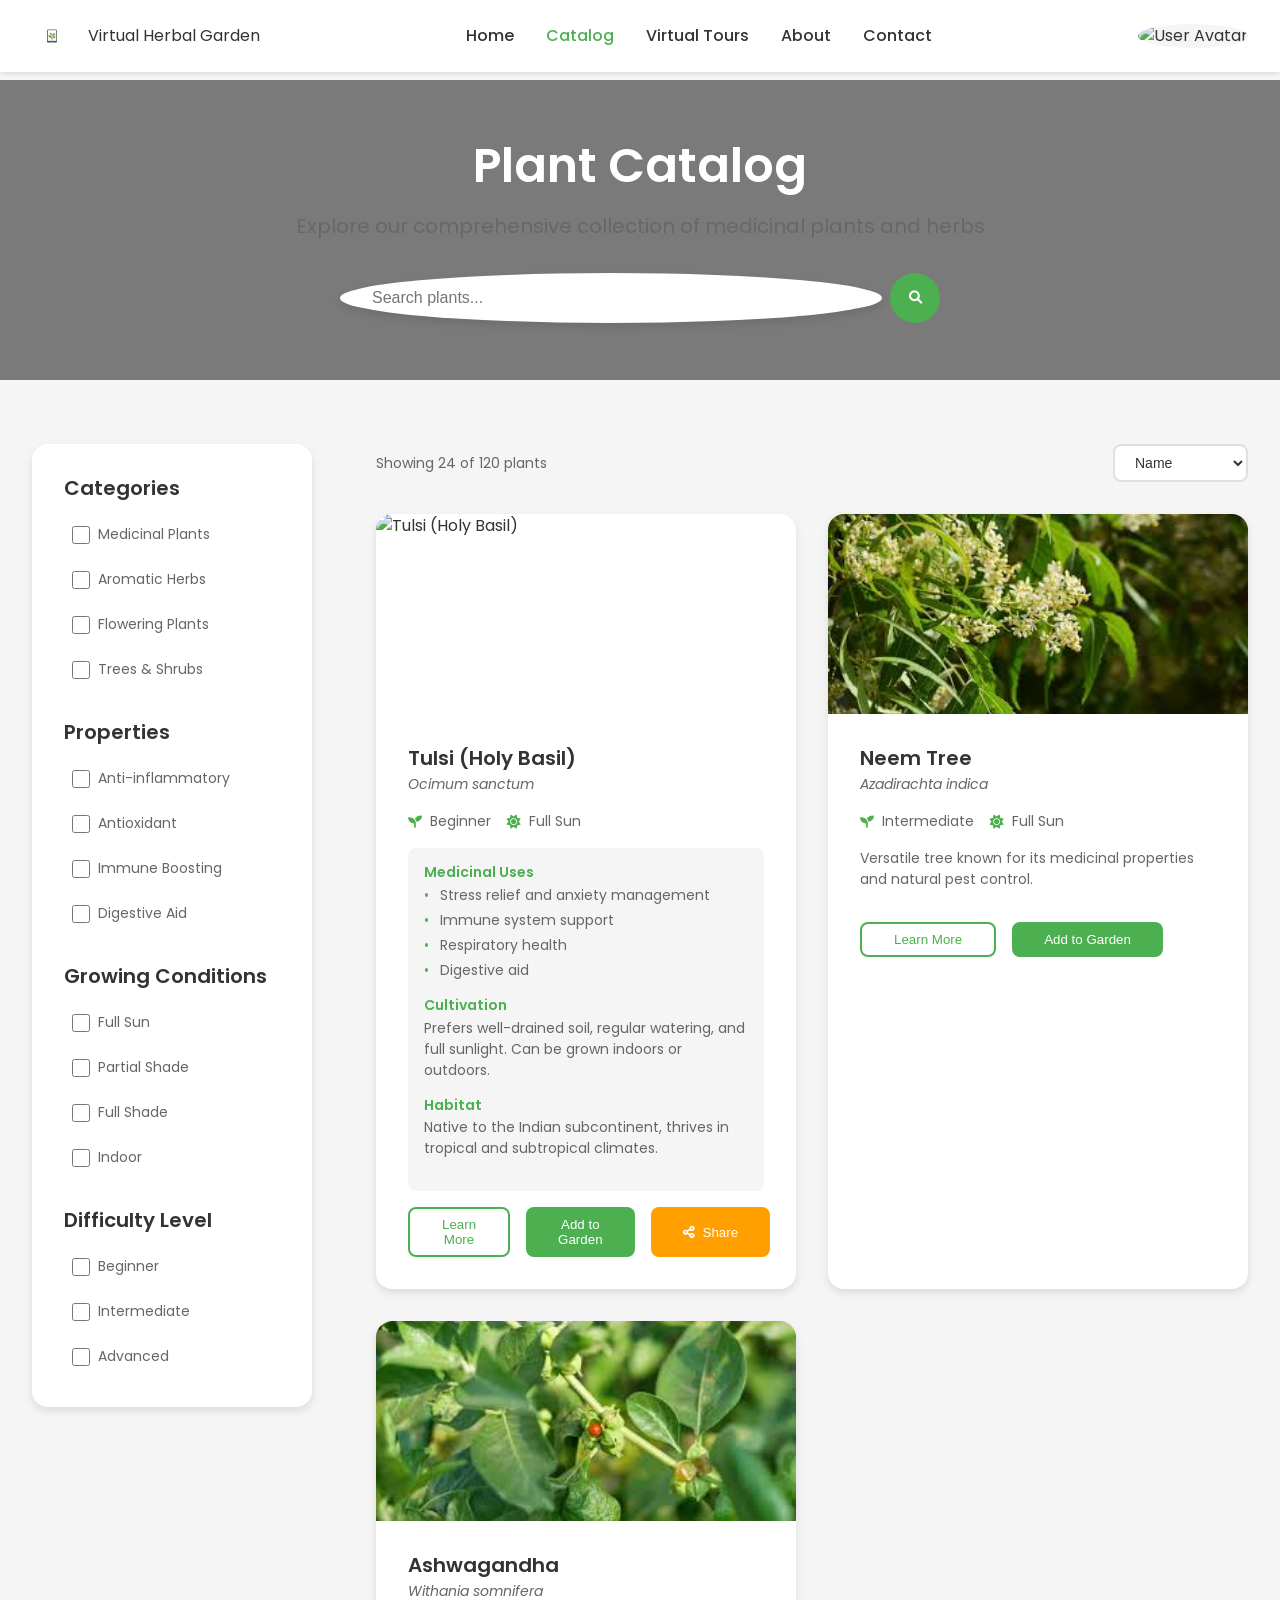
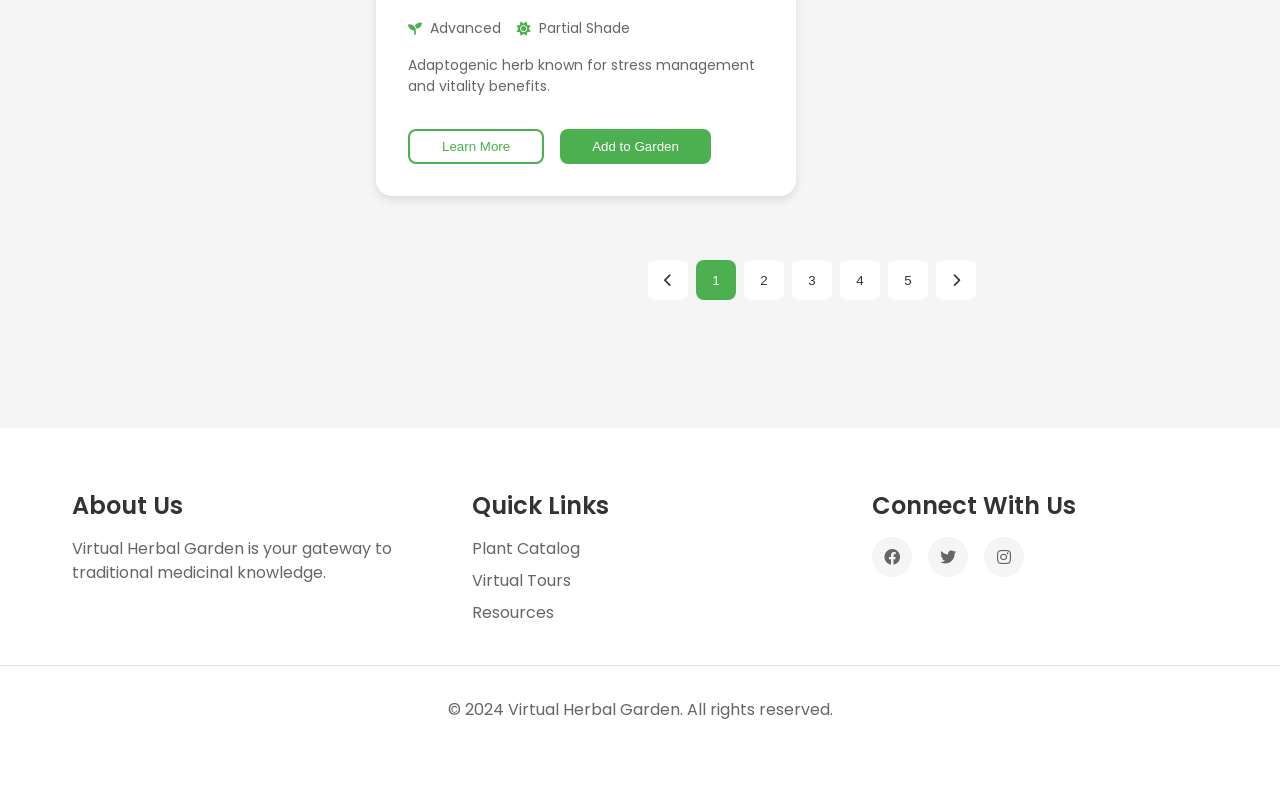
==== virtualherbalgarden/catalog.html @ bef68ad9 "Add files via upload" ====
<!DOCTYPE html>
<html lang="en">
<head>
    <meta charset="UTF-8">
    <meta name="viewport" content="width=device-width, initial-scale=1.0">
    <title>Plant Catalog - Virtual Herbal Garden</title>
    <!-- CSS Files -->
    <link rel="stylesheet" href="styles.css">
    <link rel="stylesheet" href="catalog.css">
    <!-- Font Awesome -->
    <link rel="stylesheet" href="https://cdnjs.cloudflare.com/ajax/libs/font-awesome/6.0.0/css/all.min.css">
    <!-- Google Fonts -->
    <link href="https://fonts.googleapis.com/css2?family=Poppins:wght@300;400;500;600;700&display=swap" rel="stylesheet">
</head>
<body>
    <!-- Navigation -->
    <nav class="navbar">
        <div class="nav-brand">
            <img src="assets/logo.png" alt="Virtual Herbal Garden Logo" class="logo">
            <span>Virtual Herbal Garden</span>
        </div>
        <div class="nav-links">
            <a href="index.html">Home</a>
            <a href="catalog.html" class="active">Catalog</a>
            <a href="tours.html">Virtual Tours</a>
            <a href="about.html">About</a>
            <a href="contact.html">Contact</a>
        </div>
        <div class="user-menu">
            <img src="assets/avatar.png" alt="User Avatar" class="avatar">
            <div class="dropdown-menu">
                <a href="profile.html"><i class="fas fa-user"></i> Profile</a>
                <a href="settings.html"><i class="fas fa-cog"></i> Settings</a>
                <a href="logout.html"><i class="fas fa-sign-out-alt"></i> Logout</a>
            </div>
        </div>
    </nav>

    <!-- Catalog Header -->
    <header class="catalog-header">
        <div class="header-content">
            <h1>Plant Catalog</h1>
            <p>Explore our comprehensive collection of medicinal plants and herbs</p>
            <div class="search-container">
                <input type="text" class="search-input" placeholder="Search plants...">
                <button class="search-btn" aria-label="Search">
                    <i class="fas fa-search"></i>
                </button>
            </div>
        </div>
    </header>

    <!-- Main Content -->
    <main class="catalog-main">
        <div class="catalog-container">
            <!-- Filters Sidebar -->
            <aside class="filters-sidebar">
                <div class="filter-section">
                    <h3>Categories</h3>
                    <div class="filter-options">
                        <label class="filter-option">
                            <input type="checkbox" name="category" value="medicinal">
                            <span>Medicinal Plants</span>
                        </label>
                        <label class="filter-option">
                            <input type="checkbox" name="category" value="aromatic">
                            <span>Aromatic Herbs</span>
                        </label>
                        <label class="filter-option">
                            <input type="checkbox" name="category" value="flowering">
                            <span>Flowering Plants</span>
                        </label>
                        <label class="filter-option">
                            <input type="checkbox" name="category" value="trees">
                            <span>Trees & Shrubs</span>
                        </label>
                    </div>
                </div>

                <div class="filter-section">
                    <h3>Properties</h3>
                    <div class="filter-options">
                        <label class="filter-option">
                            <input type="checkbox" name="property" value="anti-inflammatory">
                            <span>Anti-inflammatory</span>
                        </label>
                        <label class="filter-option">
                            <input type="checkbox" name="property" value="antioxidant">
                            <span>Antioxidant</span>
                        </label>
                        <label class="filter-option">
                            <input type="checkbox" name="property" value="immune-boosting">
                            <span>Immune Boosting</span>
                        </label>
                        <label class="filter-option">
                            <input type="checkbox" name="property" value="digestive">
                            <span>Digestive Aid</span>
                        </label>
                    </div>
                </div>

                <div class="filter-section">
                    <h3>Growing Conditions</h3>
                    <div class="filter-options">
                        <label class="filter-option">
                            <input type="checkbox" name="condition" value="sunny">
                            <span>Full Sun</span>
                        </label>
                        <label class="filter-option">
                            <input type="checkbox" name="condition" value="partial">
                            <span>Partial Shade</span>
                        </label>
                        <label class="filter-option">
                            <input type="checkbox" name="condition" value="shade">
                            <span>Full Shade</span>
                        </label>
                        <label class="filter-option">
                            <input type="checkbox" name="condition" value="indoor">
                            <span>Indoor</span>
                        </label>
                    </div>
                </div>

                <div class="filter-section">
                    <h3>Difficulty Level</h3>
                    <div class="filter-options">
                        <label class="filter-option">
                            <input type="checkbox" name="difficulty" value="beginner">
                            <span>Beginner</span>
                        </label>
                        <label class="filter-option">
                            <input type="checkbox" name="difficulty" value="intermediate">
                            <span>Intermediate</span>
                        </label>
                        <label class="filter-option">
                            <input type="checkbox" name="difficulty" value="advanced">
                            <span>Advanced</span>
                        </label>
                    </div>
                </div>
            </aside>

            <!-- Plant Grid -->
            <section class="plant-grid">
                <div class="grid-header">
                    <div class="results-info">
                        <span>Showing 24 of 120 plants</span>
                    </div>
                    <div class="sort-options">
                        <select class="sort-select" aria-label="Sort by">
                            <option value="name">Name</option>
                            <option value="difficulty">Difficulty</option>
                            <option value="growth">Growth Rate</option>
                        </select>
                    </div>
                </div>

                <div class="plants-container">
                    <!-- Plant Card 1 -->
                    <div class="plant-card">
                        <div class="plant-image">
                            <img src="assets/plants/tulsi.jpg" alt="Tulsi (Holy Basil)">
                            <div class="plant-overlay">
                                <button class="quick-view-btn" aria-label="Quick view">
                                    <i class="fas fa-eye"></i>
                                </button>
                                <button class="bookmark-btn" aria-label="Add to bookmarks">
                                    <i class="fas fa-bookmark"></i>
                                </button>
                                <button class="model-view-btn" aria-label="View 3D model">
                                    <i class="fas fa-cube"></i>
                                </button>
                            </div>
                        </div>
                        <div class="plant-info">
                            <h3>Tulsi (Holy Basil)</h3>
                            <p class="scientific-name">Ocimum sanctum</p>
                            <div class="plant-meta">
                                <span class="difficulty">
                                    <i class="fas fa-seedling"></i>
                                    Beginner
                                </span>
                                <span class="growth">
                                    <i class="fas fa-sun"></i>
                                    Full Sun
                                </span>
                            </div>
                            <div class="plant-details">
                                <div class="detail-section">
                                    <h4>Medicinal Uses</h4>
                                    <ul>
                                        <li>Stress relief and anxiety management</li>
                                        <li>Immune system support</li>
                                        <li>Respiratory health</li>
                                        <li>Digestive aid</li>
                                    </ul>
                                </div>
                                <div class="detail-section">
                                    <h4>Cultivation</h4>
                                    <p>Prefers well-drained soil, regular watering, and full sunlight. Can be grown indoors or outdoors.</p>
                                </div>
                                <div class="detail-section">
                                    <h4>Habitat</h4>
                                    <p>Native to the Indian subcontinent, thrives in tropical and subtropical climates.</p>
                                </div>
                            </div>
                            <div class="plant-actions">
                                <button class="btn btn-outline" aria-label="Learn more about Tulsi">Learn More</button>
                                <button class="btn btn-primary" aria-label="Add Tulsi to your garden">Add to Garden</button>
                                <button class="btn btn-secondary" aria-label="Share Tulsi information">
                                    <i class="fas fa-share-alt"></i> Share
                                </button>
                            </div>
                        </div>
                    </div>

                    <!-- Plant Card 2 -->
                    <div class="plant-card">
                        <div class="plant-image">
                            <img src="assets/plants/neem.jpg" alt="Neem Tree">
                            <div class="plant-overlay">
                                <button class="quick-view-btn" aria-label="Quick view">
                                    <i class="fas fa-eye"></i>
                                </button>
                                <button class="bookmark-btn" aria-label="Add to bookmarks">
                                    <i class="fas fa-bookmark"></i>
                                </button>
                            </div>
                        </div>
                        <div class="plant-info">
                            <h3>Neem Tree</h3>
                            <p class="scientific-name">Azadirachta indica</p>
                            <div class="plant-meta">
                                <span class="difficulty">
                                    <i class="fas fa-seedling"></i>
                                    Intermediate
                                </span>
                                <span class="growth">
                                    <i class="fas fa-sun"></i>
                                    Full Sun
                                </span>
                            </div>
                            <p class="plant-description">
                                Versatile tree known for its medicinal properties and natural pest control.
                            </p>
                            <div class="plant-actions">
                                <button class="btn btn-outline" aria-label="Learn more about Neem Tree">Learn More</button>
                                <button class="btn btn-primary" aria-label="Add Neem Tree to your garden">Add to Garden</button>
                            </div>
                        </div>
                    </div>

                    <!-- Plant Card 3 -->
                    <div class="plant-card">
                        <div class="plant-image">
                            <img src="assets/plants/ashwagandha.jpg" alt="Ashwagandha">
                            <div class="plant-overlay">
                                <button class="quick-view-btn" aria-label="Quick view">
                                    <i class="fas fa-eye"></i>
                                </button>
                                <button class="bookmark-btn" aria-label="Add to bookmarks">
                                    <i class="fas fa-bookmark"></i>
                                </button>
                            </div>
                        </div>
                        <div class="plant-info">
                            <h3>Ashwagandha</h3>
                            <p class="scientific-name">Withania somnifera</p>
                            <div class="plant-meta">
                                <span class="difficulty">
                                    <i class="fas fa-seedling"></i>
                                    Advanced
                                </span>
                                <span class="growth">
                                    <i class="fas fa-sun"></i>
                                    Partial Shade
                                </span>
                            </div>
                            <p class="plant-description">
                                Adaptogenic herb known for stress management and vitality benefits.
                            </p>
                            <div class="plant-actions">
                                <button class="btn btn-outline" aria-label="Learn more about Ashwagandha">Learn More</button>
                                <button class="btn btn-primary" aria-label="Add Ashwagandha to your garden">Add to Garden</button>
                            </div>
                        </div>
                    </div>

                    <!-- Add more plant cards as needed -->
                </div>

                <!-- Pagination -->
                <div class="pagination">
                    <button class="page-btn" aria-label="Go to previous page">
                        <i class="fas fa-chevron-left"></i>
                    </button>
                    <button class="page-btn active" aria-label="Current page 1">1</button>
                    <button class="page-btn" aria-label="Go to page 2">2</button>
                    <button class="page-btn" aria-label="Go to page 3">3</button>
                    <button class="page-btn" aria-label="Go to page 4">4</button>
                    <button class="page-btn" aria-label="Go to page 5">5</button>
                    <button class="page-btn" aria-label="Go to next page">
                        <i class="fas fa-chevron-right"></i>
                    </button>
                </div>
            </section>
        </div>
    </main>

    <!-- Footer -->
    <footer>
        <div class="footer-content">
            <div class="footer-section">
                <h3>About Us</h3>
                <p>Virtual Herbal Garden is your gateway to traditional medicinal knowledge.</p>
            </div>
            <div class="footer-section">
                <h3>Quick Links</h3>
                <ul>
                    <li><a href="catalog.html">Plant Catalog</a></li>
                    <li><a href="tours.html">Virtual Tours</a></li>
                    <li><a href="about.html#resources">Resources</a></li>
                </ul>
            </div>
            <div class="footer-section">
                <h3>Connect With Us</h3>
                <div class="social-links">
                    <a href="#"><i class="fab fa-facebook"></i></a>
                    <a href="#"><i class="fab fa-twitter"></i></a>
                    <a href="#"><i class="fab fa-instagram"></i></a>
                </div>
            </div>
        </div>
        <div class="footer-bottom">
            <p>&copy; 2024 Virtual Herbal Garden. All rights reserved.</p>
        </div>
    </footer>

    <!-- Scripts -->
    <script src="catalog.js"></script>
</body>
</html>
---- virtualherbalgarden/styles.css ----
/* Design System Variables */
:root {
    /* Colors */
    --primary-color: #4CAF50;
    --primary-dark: #388E3C;
    --primary-light: #81C784;
    --secondary-color: #FFA000;
    --secondary-dark: #F57C00;
    --secondary-light: #FFB74D;
    --accent-color: #2196F3;
    --accent-dark: #1976D2;
    --accent-light: #64B5F6;
    --success-color: #4CAF50;
    --error-color: #F44336;
    --warning-color: #FFC107;
    --info-color: #2196F3;
    
    /* Background Colors */
    --bg-primary: #FFFFFF;
    --bg-secondary: #F5F5F5;
    --bg-tertiary: #EEEEEE;
    --bg-dark: #121212;
    
    /* Text Colors */
    --text-primary: #333333;
    --text-secondary: #666666;
    --text-light: #999999;
    --text-white: #FFFFFF;
    
    /* Border Colors */
    --border-color: #E0E0E0;
    --border-light: #F5F5F5;
    --border-dark: #BDBDBD;
    
    /* Shadow */
    --shadow-sm: 0 2px 4px rgba(0, 0, 0, 0.1);
    --shadow-md: 0 4px 8px rgba(0, 0, 0, 0.1);
    --shadow-lg: 0 8px 16px rgba(0, 0, 0, 0.1);
    --shadow-xl: 0 16px 32px rgba(0, 0, 0, 0.1);
    
    /* Border Radius */
    --radius-sm: 4px;
    --radius-md: 8px;
    --radius-lg: 16px;
    --radius-full: 50%;
    
    /* Spacing */
    --spacing-xs: 0.25rem;
    --spacing-sm: 0.5rem;
    --spacing-md: 1rem;
    --spacing-lg: 2rem;
    --spacing-xl: 4rem;
    
    /* Typography */
    --font-family: 'Poppins', sans-serif;
    --font-size-xs: 0.75rem;
    --font-size-sm: 0.875rem;
    --font-size-md: 1rem;
    --font-size-lg: 1.25rem;
    --font-size-xl: 1.5rem;
    --font-size-2xl: 2rem;
    --font-size-3xl: 3rem;
    
    /* Transitions */
    --transition-fast: 0.2s ease;
    --transition-normal: 0.3s ease;
    --transition-slow: 0.5s ease;
    
    /* Z-index */
    --z-index-dropdown: 1000;
    --z-index-sticky: 1020;
    --z-index-fixed: 1030;
    --z-index-modal: 1040;
    --z-index-popover: 1050;
    --z-index-tooltip: 1060;
}

/* Dark Theme Variables */
[data-theme="dark"] {
    --bg-primary: #121212;
    --bg-secondary: #1E1E1E;
    --bg-tertiary: #2D2D2D;
    --text-primary: #FFFFFF;
    --text-secondary: #B0B0B0;
    --text-light: #757575;
    --border-color: #2D2D2D;
    --border-light: #1E1E1E;
    --border-dark: #404040;
}

/* Reset & Base Styles */
* {
    margin: 0;
    padding: 0;
    box-sizing: border-box;
}

body {
    font-family: var(--font-family);
    font-size: var(--font-size-md);
    line-height: 1.5;
    color: var(--text-primary);
    background-color: var(--bg-secondary);
}

/* Typography */
h1, h2, h3, h4, h5, h6 {
    font-weight: 600;
    line-height: 1.2;
    margin-bottom: var(--spacing-md);
}

h1 { font-size: var(--font-size-3xl); }
h2 { font-size: var(--font-size-2xl); }
h3 { font-size: var(--font-size-xl); }
h4 { font-size: var(--font-size-lg); }
h5 { font-size: var(--font-size-md); }
h6 { font-size: var(--font-size-sm); }

p {
    margin-bottom: var(--spacing-md);
    color: var(--text-secondary);
}

/* Links */
a {
    color: var(--primary-color);
    text-decoration: none;
    transition: color var(--transition-fast);
}

a:hover {
    color: var(--primary-dark);
}

/* Buttons */
.btn {
    display: inline-flex;
    align-items: center;
    justify-content: center;
    padding: var(--spacing-sm) var(--spacing-lg);
    border-radius: var(--radius-md);
    font-weight: 500;
    cursor: pointer;
    transition: all var(--transition-normal);
    border: none;
    gap: var(--spacing-sm);
}

.btn-primary {
    background-color: var(--primary-color);
    color: var(--text-white);
}

.btn-primary:hover {
    background-color: var(--primary-dark);
}

.btn-secondary {
    background-color: var(--secondary-color);
    color: var(--text-white);
}

.btn-secondary:hover {
    background-color: var(--secondary-dark);
}

.btn-outline {
    background-color: transparent;
    border: 2px solid var(--primary-color);
    color: var(--primary-color);
}

.btn-outline:hover {
    background-color: var(--primary-color);
    color: var(--text-white);
}

/* Forms */
.form-group {
    margin-bottom: var(--spacing-lg);
}

.form-label {
    display: block;
    margin-bottom: var(--spacing-sm);
    color: var(--text-primary);
    font-weight: 500;
}

.form-control {
    width: 100%;
    padding: var(--spacing-md);
    border: 2px solid var(--border-color);
    border-radius: var(--radius-md);
    font-size: var(--font-size-md);
    transition: border-color var(--transition-fast);
}

.form-control:focus {
    outline: none;
    border-color: var(--primary-color);
}

/* Cards */
.card {
    background-color: var(--bg-primary);
    border-radius: var(--radius-lg);
    box-shadow: var(--shadow-md);
    padding: var(--spacing-lg);
    transition: all var(--transition-normal);
}

.card:hover {
    transform: translateY(-5px);
    box-shadow: var(--shadow-lg);
}

/* Navigation */
.navbar {
    position: fixed;
    top: 0;
    left: 0;
    right: 0;
    background-color: var(--bg-primary);
    padding: var(--spacing-md) var(--spacing-lg);
    box-shadow: var(--shadow-sm);
    z-index: var(--z-index-fixed);
    display: flex;
    align-items: center;
    justify-content: space-between;
}

.nav-brand {
    display: flex;
    align-items: center;
    gap: var(--spacing-md);
}

.logo {
    height: 40px;
    width: auto;
}

.nav-links {
    display: flex;
    gap: var(--spacing-lg);
}

.nav-links a {
    color: var(--text-primary);
    font-weight: 500;
    transition: color var(--transition-fast);
}

.nav-links a:hover {
    color: var(--primary-color);
}

.nav-links a.active {
    color: var(--primary-color);
}

/* User Menu */
.user-menu {
    position: relative;
}

/* Avatar Styles */
.avatar {
    width: 40px;
    height: 40px;
    border-radius: var(--radius-full);
    object-fit: cover;
    background-color: var(--bg-secondary);
}

.profile-image .avatar {
    width: 120px;
    height: 120px;
}

.dropdown-menu {
    position: absolute;
    top: 100%;
    right: 0;
    background-color: var(--bg-primary);
    border-radius: var(--radius-md);
    box-shadow: var(--shadow-lg);
    padding: var(--spacing-sm);
    min-width: 200px;
    display: none;
}

.user-menu:hover .dropdown-menu {
    display: block;
}

.dropdown-menu a {
    display: flex;
    align-items: center;
    gap: var(--spacing-sm);
    padding: var(--spacing-sm) var(--spacing-md);
    color: var(--text-primary);
    transition: background-color var(--transition-fast);
}

.dropdown-menu a:hover {
    background-color: var(--bg-secondary);
}

/* Footer */
footer {
    background-color: var(--bg-primary);
    padding: var(--spacing-xl) 0;
    margin-top: var(--spacing-xl);
}

.footer-content {
    max-width: 1200px;
    margin: 0 auto;
    padding: 0 var(--spacing-lg);
    display: grid;
    grid-template-columns: repeat(auto-fit, minmax(250px, 1fr));
    gap: var(--spacing-xl);
}

.footer-section h3 {
    color: var(--text-primary);
    margin-bottom: var(--spacing-md);
}

.footer-section ul {
    list-style: none;
}

.footer-section ul li {
    margin-bottom: var(--spacing-sm);
}

.footer-section a {
    color: var(--text-secondary);
    transition: color var(--transition-fast);
}

.footer-section a:hover {
    color: var(--primary-color);
}

.social-links {
    display: flex;
    gap: var(--spacing-md);
}

.social-links a {
    width: 40px;
    height: 40px;
    border-radius: var(--radius-full);
    background-color: var(--bg-secondary);
    display: flex;
    align-items: center;
    justify-content: center;
    color: var(--text-secondary);
    transition: all var(--transition-fast);
}

.social-links a:hover {
    background-color: var(--primary-color);
    color: var(--text-white);
}

.footer-bottom {
    text-align: center;
    padding-top: var(--spacing-lg);
    margin-top: var(--spacing-lg);
    border-top: 1px solid var(--border-color);
    color: var(--text-secondary);
}

/* Animations */
@keyframes fadeIn {
    from {
        opacity: 0;
        transform: translateY(20px);
    }
    to {
        opacity: 1;
        transform: translateY(0);
    }
}

.fade-in {
    animation: fadeIn 0.5s ease;
}

/* Responsive Design */
@media (max-width: 1024px) {
    .nav-links {
        display: none;
    }
    
    .footer-content {
        grid-template-columns: repeat(2, 1fr);
    }
}

@media (max-width: 768px) {
    :root {
        --spacing-xl: 2rem;
    }
    
    .navbar {
        padding: var(--spacing-sm) var(--spacing-md);
    }
    
    .footer-content {
        grid-template-columns: 1fr;
        text-align: center;
    }
    
    .social-links {
        justify-content: center;
    }
}

/* Utility Classes */
.text-center { text-align: center; }
.text-right { text-align: right; }
.text-left { text-align: left; }

.mt-1 { margin-top: var(--spacing-sm); }
.mt-2 { margin-top: var(--spacing-md); }
.mt-3 { margin-top: var(--spacing-lg); }
.mt-4 { margin-top: var(--spacing-xl); }

.mb-1 { margin-bottom: var(--spacing-sm); }
.mb-2 { margin-bottom: var(--spacing-md); }
.mb-3 { margin-bottom: var(--spacing-lg); }
.mb-4 { margin-bottom: var(--spacing-xl); }

.p-1 { padding: var(--spacing-sm); }
.p-2 { padding: var(--spacing-md); }
.p-3 { padding: var(--spacing-lg); }
.p-4 { padding: var(--spacing-xl); }

.d-flex { display: flex; }
.align-items-center { align-items: center; }
.justify-content-center { justify-content: center; }
.justify-content-between { justify-content: space-between; }

.w-100 { width: 100%; }
.h-100 { height: 100%; }

.rounded { border-radius: var(--radius-md); }
.rounded-lg { border-radius: var(--radius-lg); }
.rounded-full { border-radius: var(--radius-full); }

.shadow-sm { box-shadow: var(--shadow-sm); }
.shadow-md { box-shadow: var(--shadow-md); }
.shadow-lg { box-shadow: var(--shadow-lg); }
.shadow-xl { box-shadow: var(--shadow-xl); }
---- virtualherbalgarden/catalog.css ----
/* Catalog Header */
.catalog-header {
    background: linear-gradient(rgba(0, 0, 0, 0.5), rgba(0, 0, 0, 0.5)), url('../assets/header-bg.jpg');
    background-size: cover;
    background-position: center;
    height: 300px;
    display: flex;
    align-items: center;
    justify-content: center;
    text-align: center;
    color: var(--text-white);
    margin-top: 80px;
}

.header-content {
    max-width: 800px;
    padding: 0 var(--spacing-lg);
}

.header-content h1 {
    font-size: var(--font-size-3xl);
    margin-bottom: var(--spacing-md);
}

.header-content p {
    font-size: var(--font-size-lg);
    margin-bottom: var(--spacing-lg);
    opacity: 0.9;
}

.search-container {
    display: flex;
    gap: var(--spacing-sm);
    max-width: 600px;
    margin: 0 auto;
}

.search-input {
    flex: 1;
    padding: var(--spacing-md) var(--spacing-lg);
    border: none;
    border-radius: var(--radius-full);
    font-size: var(--font-size-md);
    background: var(--bg-primary);
    box-shadow: var(--shadow-md);
}

.search-btn {
    width: 50px;
    height: 50px;
    border: none;
    border-radius: var(--radius-full);
    background: var(--primary-color);
    color: var(--text-white);
    cursor: pointer;
    transition: all var(--transition-normal);
}

.search-btn:hover {
    background: var(--primary-dark);
    transform: translateY(-2px);
}

/* Main Content */
.catalog-main {
    padding: var(--spacing-xl) 0;
}

.catalog-container {
    max-width: 1400px;
    margin: 0 auto;
    padding: 0 var(--spacing-lg);
    display: grid;
    grid-template-columns: 280px 1fr;
    gap: var(--spacing-xl);
}

/* Filters Sidebar */
.filters-sidebar {
    background: var(--bg-primary);
    padding: var(--spacing-lg);
    border-radius: var(--radius-lg);
    box-shadow: var(--shadow-md);
    height: fit-content;
    position: sticky;
    top: 100px;
}

.filter-section {
    margin-bottom: var(--spacing-lg);
}

.filter-section:last-child {
    margin-bottom: 0;
}

.filter-section h3 {
    font-size: var(--font-size-lg);
    color: var(--text-primary);
    margin-bottom: var(--spacing-md);
}

.filter-options {
    display: flex;
    flex-direction: column;
    gap: var(--spacing-sm);
}

.filter-option {
    display: flex;
    align-items: center;
    gap: var(--spacing-sm);
    cursor: pointer;
    padding: var(--spacing-sm);
    border-radius: var(--radius-md);
    transition: all var(--transition-normal);
}

.filter-option:hover {
    background: var(--bg-secondary);
}

.filter-option input[type="checkbox"] {
    width: 18px;
    height: 18px;
    border-radius: var(--radius-sm);
    border: 2px solid var(--border-color);
    cursor: pointer;
}

.filter-option span {
    font-size: var(--font-size-sm);
    color: var(--text-secondary);
}

/* Plant Grid */
.plant-grid {
    flex: 1;
}

.grid-header {
    display: flex;
    justify-content: space-between;
    align-items: center;
    margin-bottom: var(--spacing-lg);
}

.results-info {
    color: var(--text-secondary);
    font-size: var(--font-size-sm);
}

.sort-select {
    padding: var(--spacing-sm) var(--spacing-md);
    border: 2px solid var(--border-color);
    border-radius: var(--radius-md);
    background: var(--bg-primary);
    color: var(--text-primary);
    font-size: var(--font-size-sm);
    cursor: pointer;
    transition: all var(--transition-normal);
}

.sort-select:focus {
    outline: none;
    border-color: var(--primary-color);
}

.plants-container {
    display: grid;
    grid-template-columns: repeat(auto-fill, minmax(300px, 1fr));
    gap: var(--spacing-lg);
    margin-bottom: var(--spacing-xl);
}

/* Plant Card */
.plant-card {
    background: var(--bg-primary);
    border-radius: var(--radius-lg);
    overflow: hidden;
    box-shadow: var(--shadow-md);
    transition: all var(--transition-normal);
}

.plant-card:hover {
    transform: translateY(-5px);
    box-shadow: var(--shadow-lg);
}

.plant-image {
    position: relative;
    height: 200px;
    overflow: hidden;
}

.plant-image img {
    width: 100%;
    height: 100%;
    object-fit: cover;
    transition: transform var(--transition-normal);
}

.plant-card:hover .plant-image img {
    transform: scale(1.05);
}

.plant-overlay {
    position: absolute;
    top: 0;
    left: 0;
    right: 0;
    bottom: 0;
    background: rgba(0, 0, 0, 0.3);
    display: flex;
    align-items: center;
    justify-content: center;
    gap: var(--spacing-md);
    opacity: 0;
    transition: opacity var(--transition-normal);
}

.plant-card:hover .plant-overlay {
    opacity: 1;
}

.quick-view-btn,
.bookmark-btn {
    width: 40px;
    height: 40px;
    border: none;
    border-radius: var(--radius-full);
    background: var(--bg-primary);
    color: var(--text-primary);
    cursor: pointer;
    transition: all var(--transition-normal);
}

.quick-view-btn:hover,
.bookmark-btn:hover {
    background: var(--primary-color);
    color: var(--text-white);
    transform: translateY(-2px);
}

.plant-info {
    padding: var(--spacing-lg);
}

.plant-info h3 {
    font-size: var(--font-size-lg);
    color: var(--text-primary);
    margin-bottom: var(--spacing-xs);
}

.scientific-name {
    font-size: var(--font-size-sm);
    color: var(--text-secondary);
    font-style: italic;
    margin-bottom: var(--spacing-md);
}

.plant-meta {
    display: flex;
    gap: var(--spacing-md);
    margin-bottom: var(--spacing-md);
}

.plant-meta span {
    display: flex;
    align-items: center;
    gap: var(--spacing-sm);
    font-size: var(--font-size-sm);
    color: var(--text-secondary);
}

.plant-meta i {
    color: var(--primary-color);
}

.plant-description {
    font-size: var(--font-size-sm);
    color: var(--text-secondary);
    margin-bottom: var(--spacing-lg);
    line-height: 1.5;
}

.plant-actions {
    display: flex;
    gap: var(--spacing-md);
}

/* Pagination */
.pagination {
    display: flex;
    justify-content: center;
    gap: var(--spacing-sm);
    margin-top: var(--spacing-xl);
}

.page-btn {
    width: 40px;
    height: 40px;
    border: none;
    border-radius: var(--radius-md);
    background: var(--bg-primary);
    color: var(--text-primary);
    cursor: pointer;
    transition: all var(--transition-normal);
}

.page-btn:hover:not(:disabled) {
    background: var(--primary-color);
    color: var(--text-white);
}

.page-btn.active {
    background: var(--primary-color);
    color: var(--text-white);
}

.page-btn:disabled {
    opacity: 0.5;
    cursor: not-allowed;
}

/* Responsive Design */
@media (max-width: 1024px) {
    .catalog-container {
        grid-template-columns: 1fr;
    }

    .filters-sidebar {
        position: static;
        margin-bottom: var(--spacing-lg);
    }

    .plants-container {
        grid-template-columns: repeat(auto-fill, minmax(280px, 1fr));
    }
}

@media (max-width: 768px) {
    .catalog-header {
        height: 250px;
    }

    .header-content h1 {
        font-size: var(--font-size-2xl);
    }

    .header-content p {
        font-size: var(--font-size-md);
    }

    .grid-header {
        flex-direction: column;
        gap: var(--spacing-md);
        text-align: center;
    }

    .plants-container {
        grid-template-columns: 1fr;
    }

    .plant-actions {
        flex-direction: column;
    }

    .plant-actions .btn {
        width: 100%;
    }
}

/* Animations */
@keyframes fadeIn {
    from {
        opacity: 0;
        transform: translateY(20px);
    }
    to {
        opacity: 1;
        transform: translateY(0);
    }
}

.plant-card {
    animation: fadeIn 0.5s ease;
}

.model-view-btn {
    width: 40px;
    height: 40px;
    border: none;
    border-radius: var(--radius-full);
    background: var(--bg-primary);
    color: var(--text-primary);
    cursor: pointer;
    transition: all var(--transition-normal);
}

.model-view-btn:hover {
    background: var(--accent-color);
    color: var(--text-white);
    transform: translateY(-2px);
}

.plant-details {
    margin: var(--spacing-md) 0;
    padding: var(--spacing-md);
    background: var(--bg-secondary);
    border-radius: var(--radius-md);
}

.detail-section {
    margin-bottom: var(--spacing-md);
}

.detail-section:last-child {
    margin-bottom: 0;
}

.detail-section h4 {
    font-size: var(--font-size-sm);
    color: var(--primary-color);
    margin-bottom: var(--spacing-xs);
}

.detail-section ul {
    list-style: none;
    padding: 0;
}

.detail-section ul li {
    font-size: var(--font-size-sm);
    color: var(--text-secondary);
    margin-bottom: var(--spacing-xs);
    padding-left: var(--spacing-md);
    position: relative;
}

.detail-section ul li::before {
    content: "•";
    color: var(--primary-color);
    position: absolute;
    left: 0;
}

.detail-section p {
    font-size: var(--font-size-sm);
    color: var(--text-secondary);
    line-height: 1.5;
}

/* 3D Model Viewer Modal */
.model-viewer-modal {
    display: none;
    position: fixed;
    top: 0;
    left: 0;
    right: 0;
    bottom: 0;
    background: rgba(0, 0, 0, 0.8);
    z-index: var(--z-index-modal);
    padding: var(--spacing-lg);
}

.model-viewer-content {
    position: relative;
    width: 100%;
    height: 100%;
    max-width: 1200px;
    margin: 0 auto;
    background: var(--bg-primary);
    border-radius: var(--radius-lg);
    overflow: hidden;
}

.model-viewer-close {
    position: absolute;
    top: var(--spacing-md);
    right: var(--spacing-md);
    width: 40px;
    height: 40px;
    border: none;
    border-radius: var(--radius-full);
    background: var(--bg-primary);
    color: var(--text-primary);
    cursor: pointer;
    transition: all var(--transition-normal);
    z-index: 1;
}

.model-viewer-close:hover {
    background: var(--error-color);
    color: var(--text-white);
}

.model-viewer-container {
    width: 100%;
    height: 100%;
    display: flex;
    flex-direction: column;
}

.model-viewer-toolbar {
    padding: var(--spacing-md);
    background: var(--bg-secondary);
    border-bottom: 1px solid var(--border-color);
    display: flex;
    gap: var(--spacing-md);
}

.model-viewer-toolbar button {
    padding: var(--spacing-sm) var(--spacing-md);
    border: none;
    border-radius: var(--radius-md);
    background: var(--bg-primary);
    color: var(--text-primary);
    cursor: pointer;
    transition: all var(--transition-normal);
}

.model-viewer-toolbar button:hover {
    background: var(--primary-color);
    color: var(--text-white);
}

.model-viewer-canvas {
    flex: 1;
    background: var(--bg-primary);
}

/* Responsive Design */
@media (max-width: 768px) {
    .plant-details {
        padding: var(--spacing-sm);
    }

    .model-viewer-modal {
        padding: var(--spacing-sm);
    }

    .model-viewer-toolbar {
        flex-wrap: wrap;
    }
}
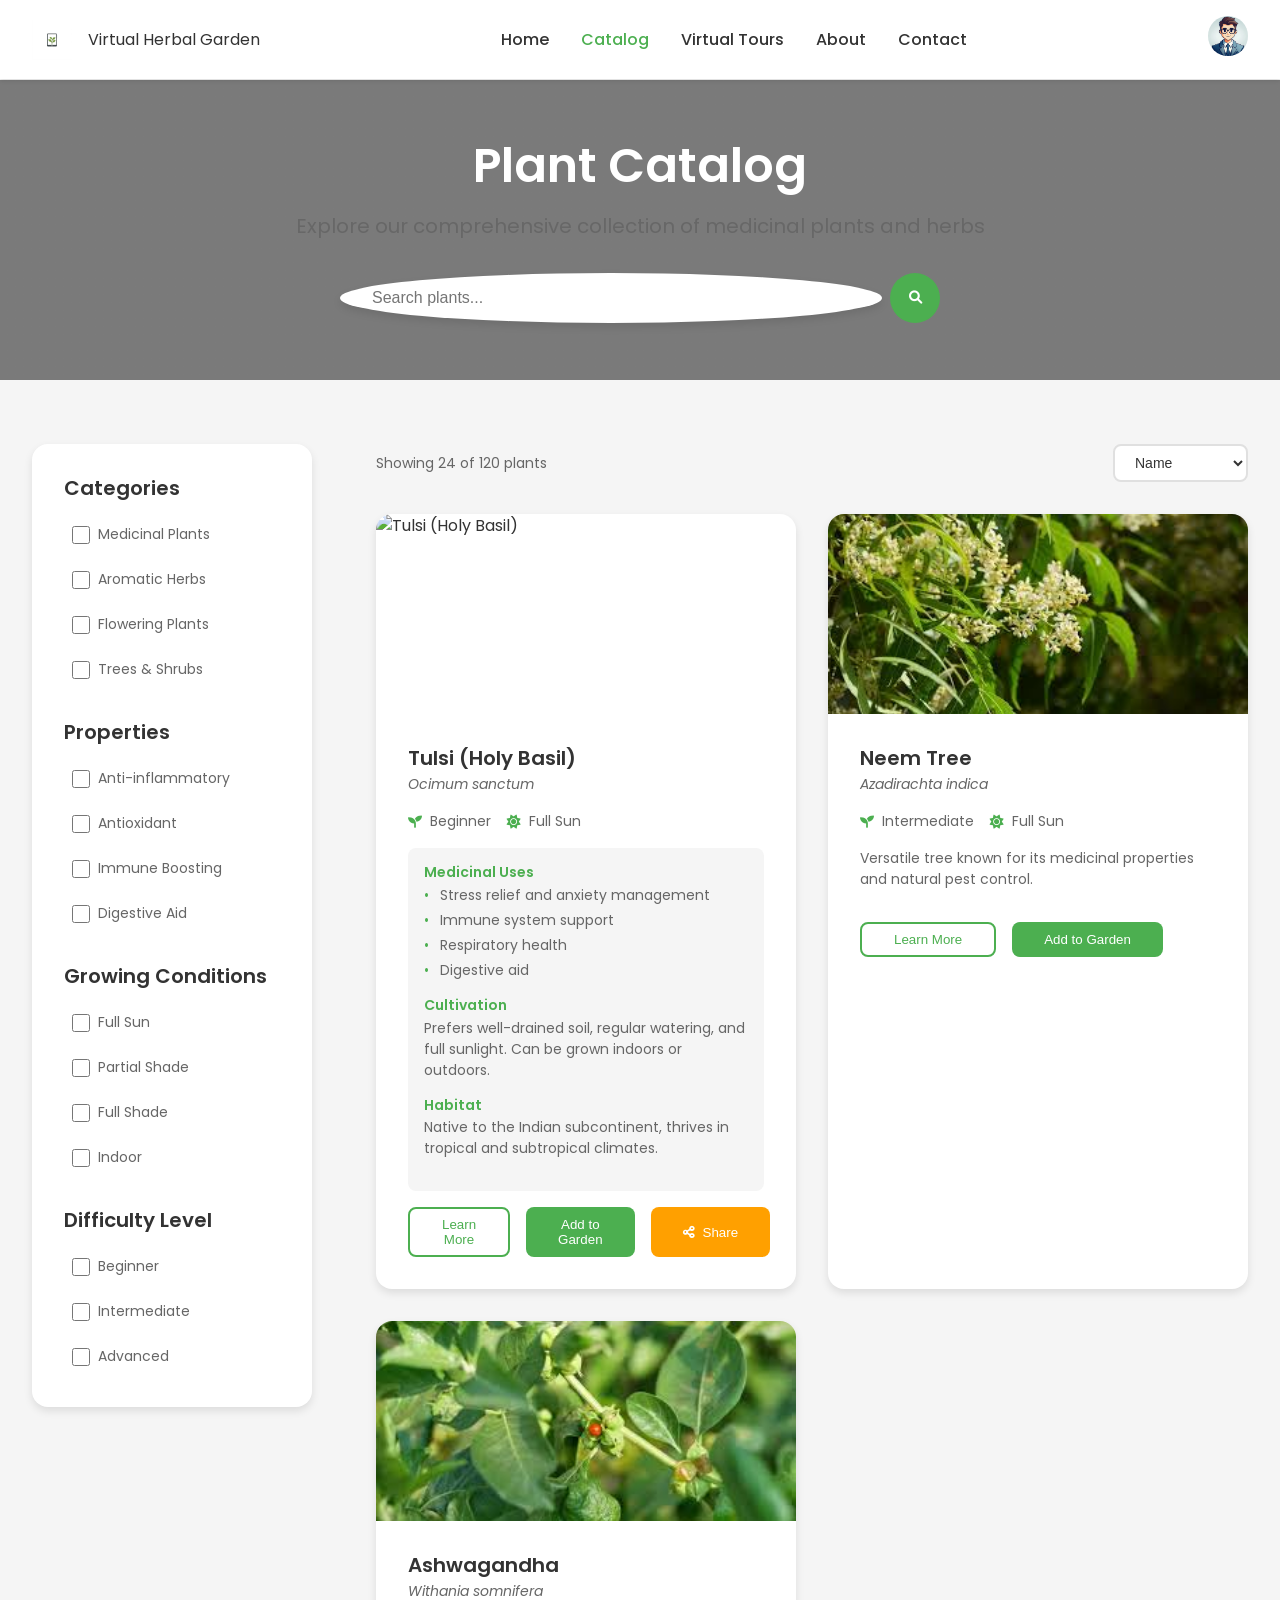
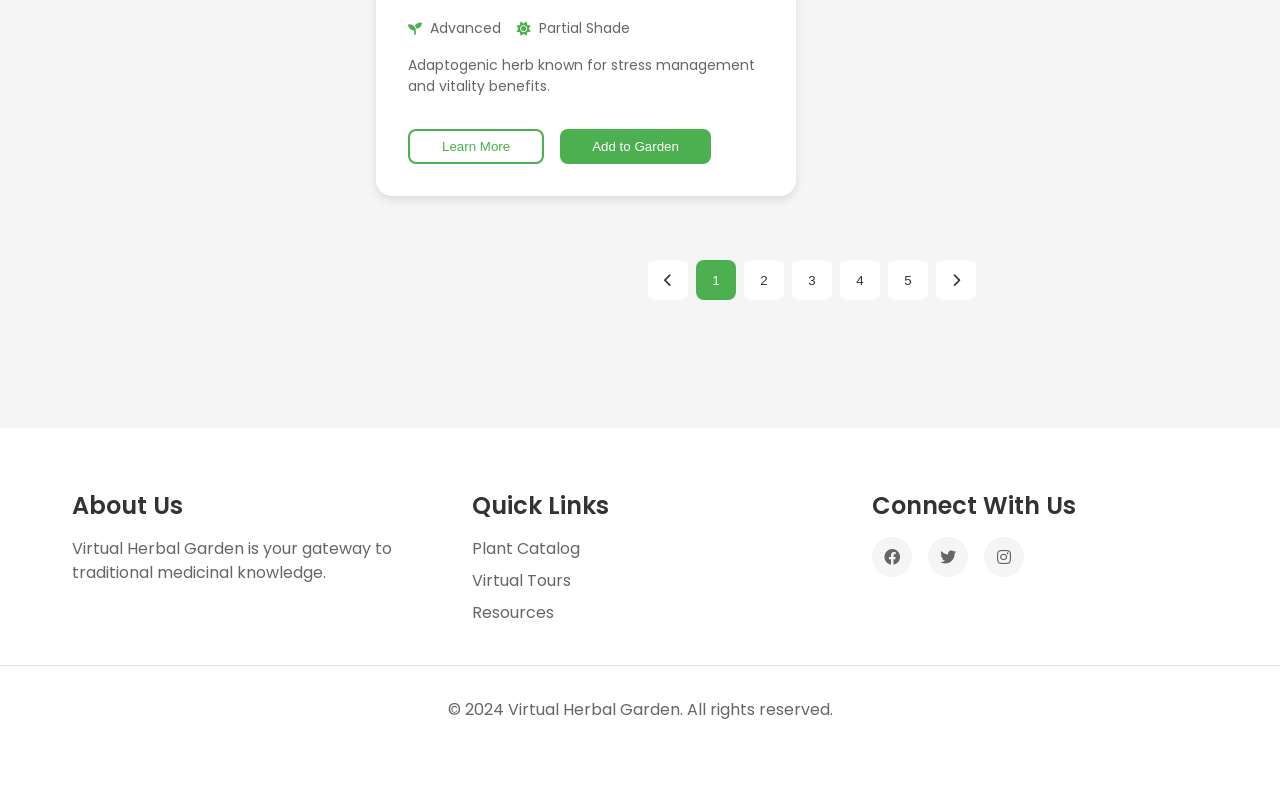
==== commit e39a24df: "Update catalog.html" ====
--- a/virtualherbalgarden/catalog.html
+++ b/virtualherbalgarden/catalog.html
@@ -27,7 +27,7 @@
             <a href="contact.html">Contact</a>
         </div>
         <div class="user-menu">
-            <img src="assets/avatar.png" alt="User Avatar" class="avatar">
+            <img src="assets/profile/avatar.png" alt="User Avatar" class="avatar">
             <div class="dropdown-menu">
                 <a href="profile.html"><i class="fas fa-user"></i> Profile</a>
                 <a href="settings.html"><i class="fas fa-cog"></i> Settings</a>
@@ -339,4 +339,4 @@
     <!-- Scripts -->
     <script src="catalog.js"></script>
 </body>
-</html> +</html> 
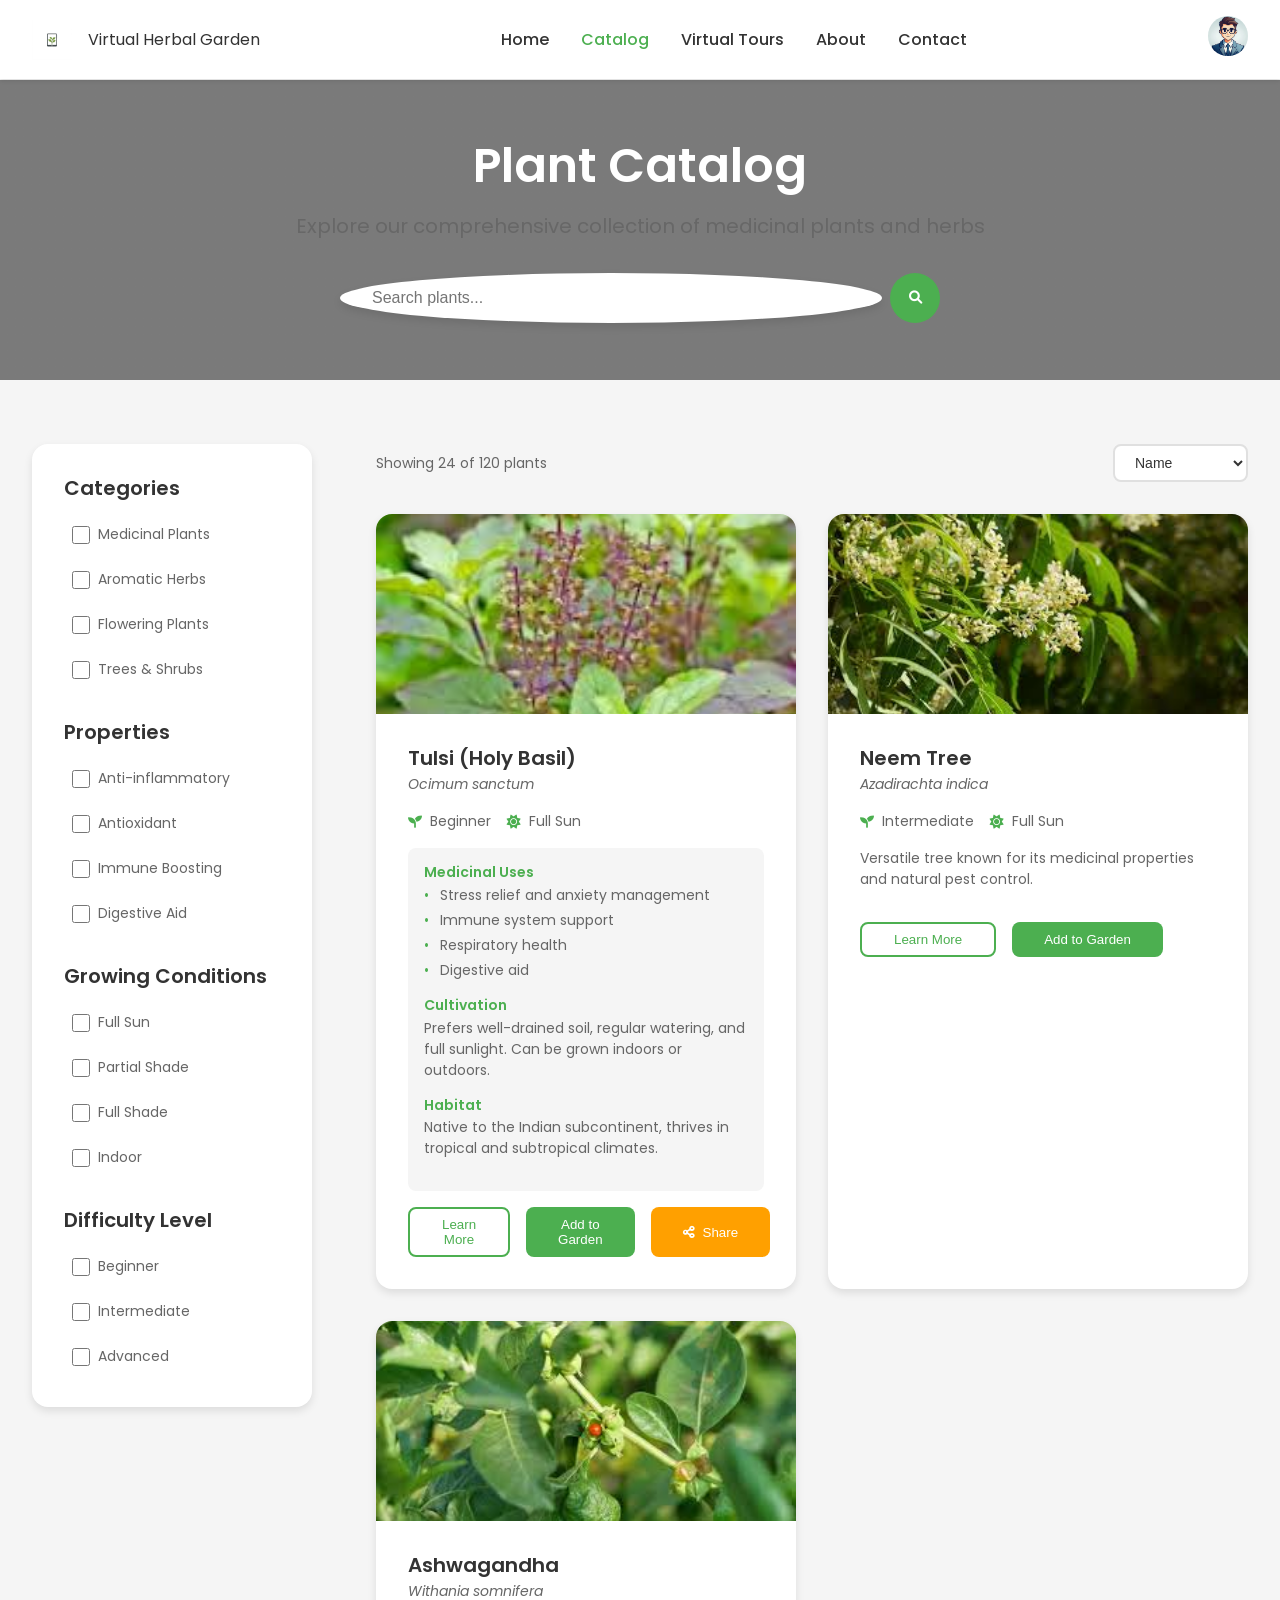
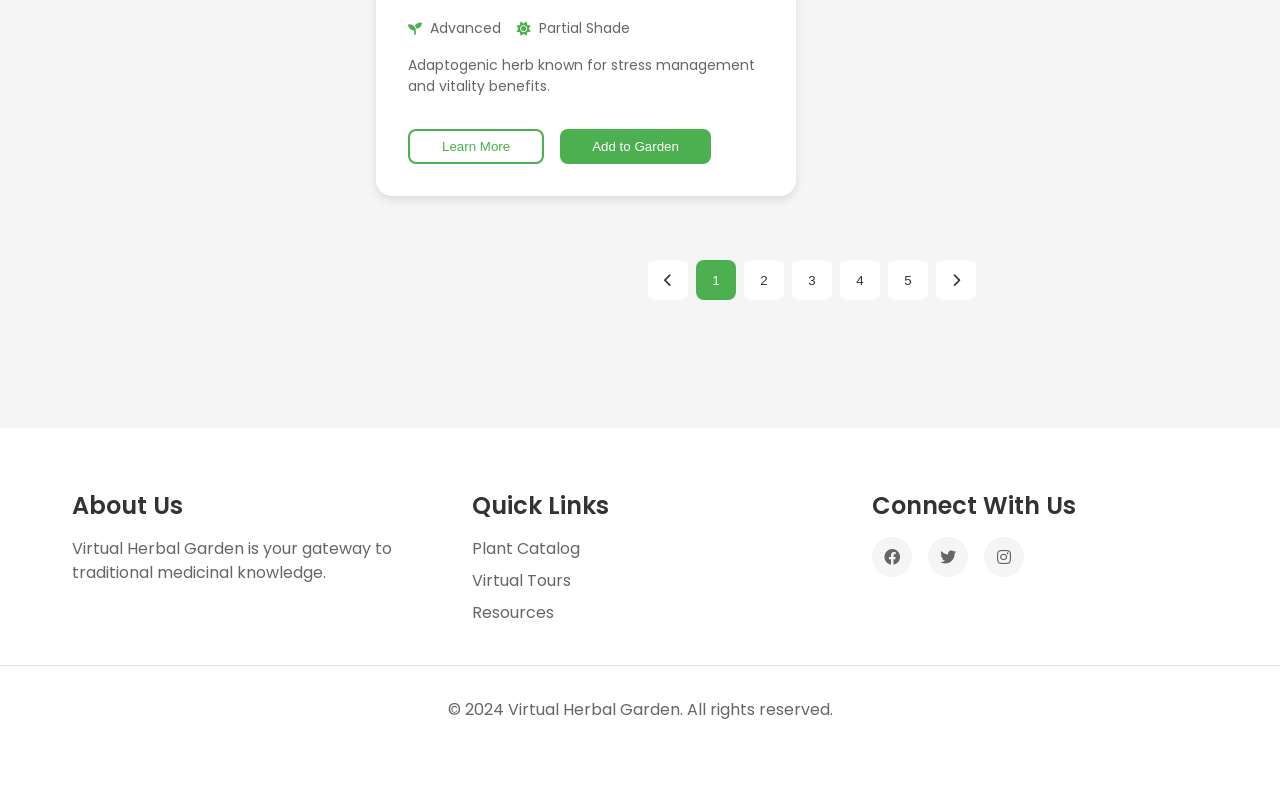
==== commit c1927937: "Update catalog.html" ====
--- a/virtualherbalgarden/catalog.html
+++ b/virtualherbalgarden/catalog.html
@@ -159,7 +159,7 @@
                     <!-- Plant Card 1 -->
                     <div class="plant-card">
                         <div class="plant-image">
-                            <img src="assets/plants/tulsi.jpg" alt="Tulsi (Holy Basil)">
+                            <img src="assets/plants/tulasi.jpg" alt="Tulsi (Holy Basil)">
                             <div class="plant-overlay">
                                 <button class="quick-view-btn" aria-label="Quick view">
                                     <i class="fas fa-eye"></i>
